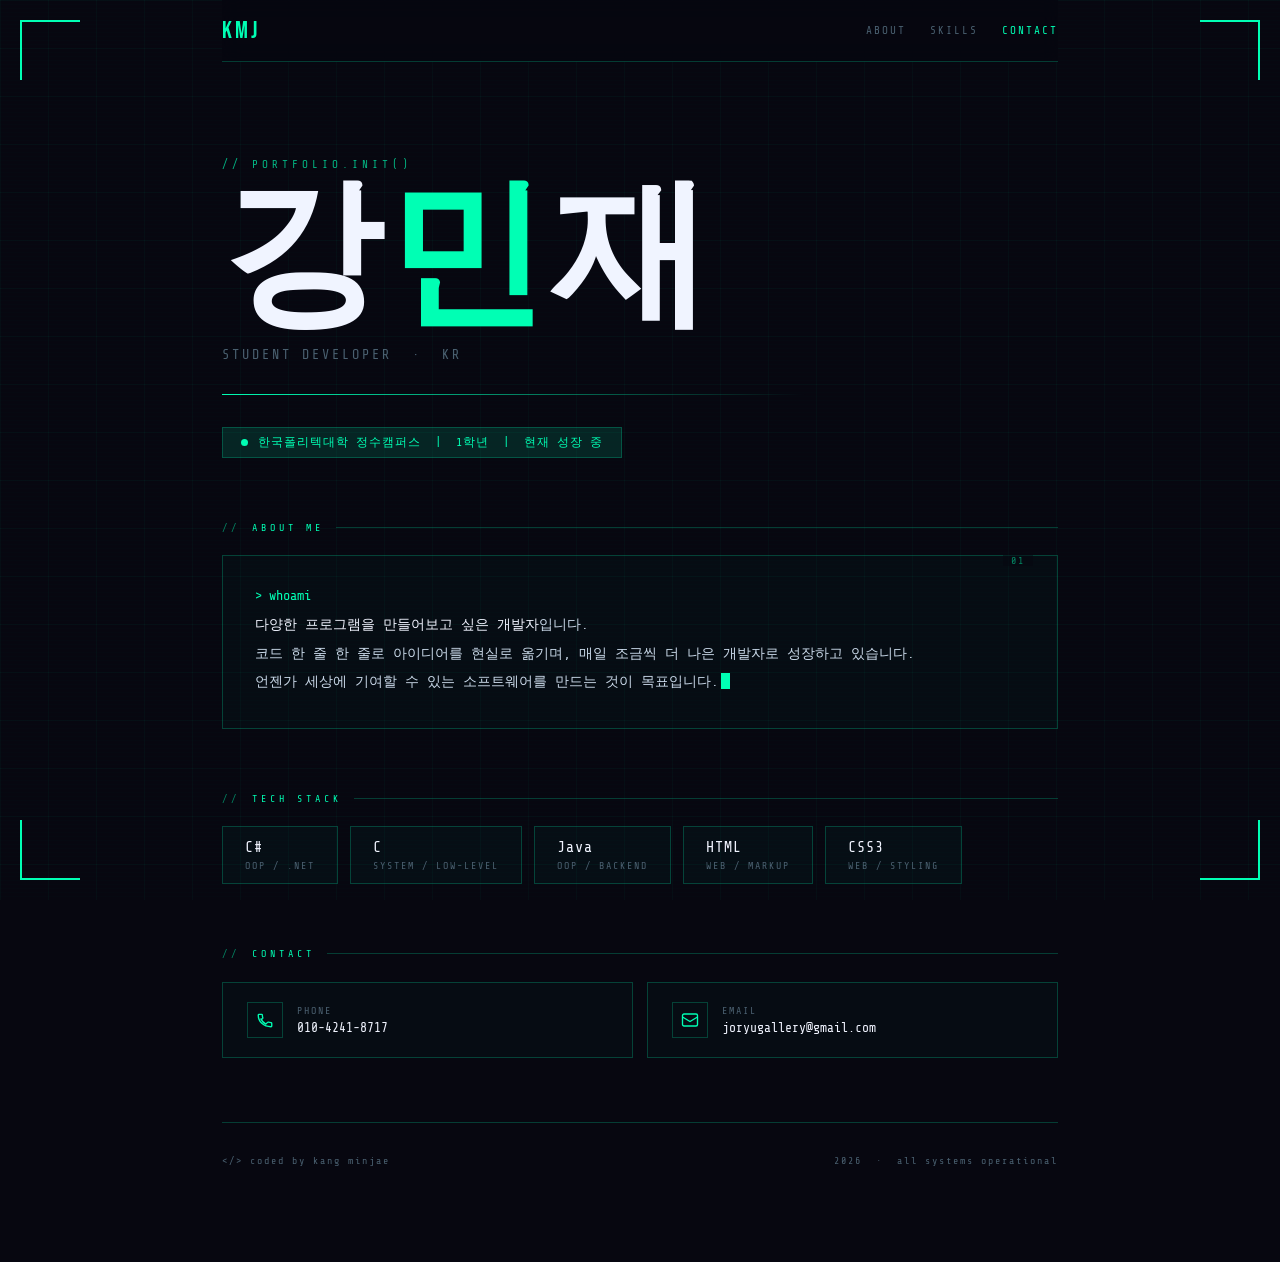
==== pages/minjae.html @ 02f1eb46 "feat: 팀원 개인 페이지 통합" ====
<!DOCTYPE html>
<html lang="ko">
<head>
<meta charset="UTF-8" />
<meta name="viewport" content="width=device-width, initial-scale=1.0" />
<title>강민재 | Developer Portfolio</title>
<link rel="preconnect" href="https://fonts.googleapis.com" />
<link href="https://fonts.googleapis.com/css2?family=Share+Tech+Mono&family=Bebas+Neue&display=swap" rel="stylesheet" />
<link rel="stylesheet" href="../css/minjae.css" />
</head>
<body>

<div class="corner corner--tl"></div>
<div class="corner corner--tr"></div>
<div class="corner corner--bl"></div>
<div class="corner corner--br"></div>

<div class="wrap">

  <!-- nav -->
  <nav>
    <span class="nav-logo">KMJ</span>
    <div class="nav-links">
      <a href="#about">About</a>
      <a href="#skills">Skills</a>
      <a href="#contact">Contact</a>
    </div>
  </nav>


  <div class="hero fade-up">
    <p class="hero-tag">// portfolio.init()</p>
    <h1 class="hero-name">
      강<span class="accent">민</span>재
    </h1>
    <p class="hero-role">Student Developer &nbsp;·&nbsp; KR</p>
    <div class="hero-divider"></div>
    <div class="status-bar">
      <span class="status-dot"></span>
      한국폴리텍대학 정수캠퍼스 &nbsp;|&nbsp; 1학년 &nbsp;|&nbsp; 현재 성장 중
    </div>
  </div>


  <section id="about" class="sec-about fade-up">
    <p class="sec-label">about me</p>
    <div class="about-box">
      <p class="about-prompt">&gt; whoami</p>
      <p class="about-text">
        <strong>다양한 프로그램을 만들어보고 싶은 개발자</strong>입니다.<br>
        코드 한 줄 한 줄로 아이디어를 현실로 옮기며, 매일 조금씩 더 나은 개발자로 성장하고 있습니다.<br>
        언젠가 세상에 기여할 수 있는 소프트웨어를 만드는 것이 목표입니다.<span class="cursor-blink"></span>
      </p>
    </div>
  </section>


  <section id="skills" class="sec-skills fade-up">
    <p class="sec-label">tech stack</p>
    <div class="skills-grid">
      <div class="skill-card">
        <span class="skill-lang">C#</span>
        <span class="skill-type">OOP / .NET</span>
      </div>
      <div class="skill-card">
        <span class="skill-lang">C</span>
        <span class="skill-type">System / Low-level</span>
      </div>
      <div class="skill-card">
        <span class="skill-lang">Java</span>
        <span class="skill-type">OOP / Backend</span>
      </div>
      <div class="skill-card">
        <span class="skill-lang">HTML</span>
        <span class="skill-type">Web / Markup</span>
      </div>
      <div class="skill-card">
        <span class="skill-lang">CSS3</span>
        <span class="skill-type">Web / Styling</span>
      </div>
    </div>
  </section>

 
  <section id="contact" class="sec-contact fade-up">
    <p class="sec-label">contact</p>
    <div class="contact-grid">
      <div class="contact-card">
        <div class="contact-icon">
          <svg viewBox="0 0 24 24"><path d="M6.62 10.79a15.05 15.05 0 006.59 6.59l2.2-2.2a1 1 0 011.01-.24 11.47 11.47 0 003.58.57 1 1 0 011 1V20a1 1 0 01-1 1C9.96 21 3 14.04 3 5.5a1 1 0 011-1h3.5a1 1 0 011 1 11.47 11.47 0 00.57 3.58 1 1 0 01-.25 1.01z"/></svg>
        </div>
        <div>
          <div class="contact-label">phone</div>
          <div class="contact-val">010-4241-8717</div>
        </div>
      </div>
      <div class="contact-card">
        <div class="contact-icon">
          <svg viewBox="0 0 24 24"><rect x="2" y="4" width="20" height="16" rx="2"/><path d="M2 8l10 6 10-6"/></svg>
        </div>
        <div>
          <div class="contact-label">email</div>
          <div class="contact-val">joryugallery@gmail.com</div>
        </div>
      </div>
    </div>
  </section>

 
  <footer>
    <span>&lt;/&gt; coded by kang minjae</span>
    <span>2026 &nbsp;·&nbsp; all systems operational</span>
  </footer>

</div>

<script>
 
  document.querySelectorAll('.fade-up').forEach((el, i) => {
    el.style.animationDelay = (0.05 + i * 0.15) + 's';
  });


  const sections = document.querySelectorAll('section[id]');
  const links = document.querySelectorAll('.nav-links a');
  const observer = new IntersectionObserver(entries => {
    entries.forEach(e => {
      if (e.isIntersecting) {
        links.forEach(a => {
          a.style.color = a.getAttribute('href') === '#' + e.target.id
            ? 'var(--green)' : '';
        });
      }
    });
  }, { threshold: 0.5 });
  sections.forEach(s => observer.observe(s));

 
  document.querySelectorAll('.skill-card').forEach(card => {
    card.addEventListener('mouseenter', () => {
      card.style.textShadow = '0 0 8px rgba(0,255,180,0.6)';
    });
    card.addEventListener('mouseleave', () => {
      card.style.textShadow = '';
    });
  });
</script>
</body>
</html>
---- css/minjae.css ----
*, *::before, *::after { box-sizing: border-box; margin: 0; padding: 0; }

  :root {
    --green: #00ffb4;
    --green-dim: rgba(0,255,180,0.12);
    --green-border: rgba(0,255,180,0.22);
    --bg: #070710;
    --bg2: #0d0d1a;
    --text: #c8d8e8;
    --muted: #4a6070;
    --white: #f0f4ff;
    --mono: 'Share Tech Mono', monospace;
    --display: 'Bebas Neue', sans-serif;
  }

  html { scroll-behavior: smooth; }

  body {
    background: var(--bg);
    color: var(--text);
    font-family: var(--mono);
    min-height: 100vh;
    overflow-x: hidden;
  }

 
  body::before {
    content: '';
    position: fixed; inset: 0; z-index: 0;
    background-image:
      linear-gradient(rgba(0,255,180,0.03) 1px, transparent 1px),
      linear-gradient(90deg, rgba(0,255,180,0.03) 1px, transparent 1px);
    background-size: 48px 48px;
    pointer-events: none;
  }
  body::after {
    content: '';
    position: fixed; inset: 0; z-index: 0;
    background: repeating-linear-gradient(
      0deg,
      transparent,
      transparent 3px,
      rgba(0,255,180,0.012) 3px,
      rgba(0,255,180,0.012) 4px
    );
    pointer-events: none;
  }


  .corner {
    position: fixed;
    width: 60px; height: 60px;
    z-index: 10;
    pointer-events: none;
  }
  .corner--tl { top: 20px; left: 20px; border-top: 2px solid var(--green); border-left: 2px solid var(--green); }
  .corner--tr { top: 20px; right: 20px; border-top: 2px solid var(--green); border-right: 2px solid var(--green); }
  .corner--bl { bottom: 20px; left: 20px; border-bottom: 2px solid var(--green); border-left: 2px solid var(--green); }
  .corner--br { bottom: 20px; right: 20px; border-bottom: 2px solid var(--green); border-right: 2px solid var(--green); }


  .wrap {
    position: relative; z-index: 1;
    max-width: 900px;
    margin: 0 auto;
    padding: 0 2rem 6rem;
  }


  nav {
    position: sticky; top: 0; z-index: 50;
    display: flex; align-items: center; justify-content: space-between;
    padding: 1rem 0;
    border-bottom: 1px solid var(--green-border);
    background: rgba(7,7,16,0.85);
    backdrop-filter: blur(10px);
    margin-bottom: 4rem;
  }
  .nav-logo { font-family: var(--display); font-size: 1.5rem; color: var(--green); letter-spacing: 3px; }
  .nav-links { display: flex; gap: 1.5rem; }
  .nav-links a {
    font-size: 11px; letter-spacing: 2px; text-transform: uppercase;
    color: var(--muted); text-decoration: none;
    transition: color .2s;
  }
  .nav-links a:hover { color: var(--green); }

  
  .hero { padding: 2rem 0 4rem; }
  .hero-tag {
    font-size: 11px; color: var(--green); letter-spacing: 4px;
    text-transform: uppercase; margin-bottom: 1rem; opacity: .7;
  }
  .hero-name {
    font-family: var(--display);
    font-size: clamp(5rem, 14vw, 10rem);
    line-height: .9;
    color: var(--white);
    letter-spacing: 4px;
    margin-bottom: 1rem;
  }
  .hero-name .accent { color: var(--green); }
  .hero-role {
    font-size: .85rem; color: var(--muted);
    letter-spacing: 3px; text-transform: uppercase;
    margin-bottom: 2rem;
  }
  .hero-divider {
    width: 100%; height: 1px;
    background: linear-gradient(90deg, var(--green) 0%, rgba(0,255,180,0) 70%);
    margin-bottom: 2rem;
  }
  .status-bar {
    display: inline-flex; align-items: center; gap: 10px;
    border: 1px solid var(--green-border);
    padding: 6px 18px; font-size: 12px; color: var(--green);
    letter-spacing: 1px; background: var(--green-dim);
  }
  .status-dot {
    width: 7px; height: 7px; border-radius: 50%; background: var(--green);
    animation: pulse 1.4s ease-in-out infinite;
  }
  @keyframes pulse { 0%,100% { opacity:1; } 50% { opacity:.15; } }

 
  section { margin-bottom: 4rem; }
  .sec-label {
    font-size: 10px; color: var(--green); letter-spacing: 4px;
    text-transform: uppercase; margin-bottom: 1.4rem;
    display: flex; align-items: center; gap: 12px;
  }
  .sec-label::before { content: '//'; opacity: .5; }
  .sec-label::after { content: ''; flex: 1; height: 1px; background: var(--green-border); }


  .about-box {
    border: 1px solid var(--green-border);
    padding: 2rem;
    background: rgba(0,255,180,0.025);
    position: relative;
  }
  .about-box::before {
    content: '01';
    position: absolute; top: -1px; right: 1.5rem;
    font-size: 10px; color: var(--green); background: var(--bg);
    padding: 0 8px; letter-spacing: 2px; opacity: .5;
  }
  .about-prompt { color: var(--green); margin-bottom: .5rem; font-size: .85rem; }
  .about-text { color: var(--text); line-height: 2; font-size: .88rem; }
  .about-text strong { color: var(--white); font-weight: 400; }
  .cursor-blink {
    display: inline-block; width: 9px; height: 1.1em;
    background: var(--green); vertical-align: text-bottom;
    animation: blink 1s step-end infinite; margin-left: 2px;
  }
  @keyframes blink { 0%,100% { opacity:1; } 50% { opacity:0; } }


  .skills-grid { display: flex; flex-wrap: wrap; gap: 12px; }
  .skill-card {
    border: 1px solid var(--green-border);
    padding: 12px 22px;
    background: rgba(0,255,180,0.03);
    display: flex; flex-direction: column; gap: 4px;
    transition: background .2s, border-color .2s, transform .15s;
    cursor: default;
  }
  .skill-card:hover {
    background: rgba(0,255,180,0.09);
    border-color: var(--green);
    transform: translateY(-2px);
  }
  .skill-lang { font-size: 15px; color: var(--white); letter-spacing: 1px; }
  .skill-type { font-size: 10px; color: var(--muted); letter-spacing: 2px; text-transform: uppercase; }

 
  .contact-grid { display: grid; grid-template-columns: 1fr 1fr; gap: 14px; }
  .contact-card {
    border: 1px solid var(--green-border);
    padding: 1.2rem 1.5rem;
    background: rgba(0,255,180,0.025);
    display: flex; align-items: center; gap: 14px;
    transition: background .2s, border-color .2s;
  }
  .contact-card:hover { background: var(--green-dim); border-color: var(--green); }
  .contact-icon {
    width: 36px; height: 36px;
    border: 1px solid var(--green-border);
    display: flex; align-items: center; justify-content: center;
    flex-shrink: 0;
  }
  .contact-icon svg { width: 18px; height: 18px; stroke: var(--green); fill: none; stroke-width: 1.8; }
  .contact-label { font-size: 10px; color: var(--muted); letter-spacing: 2px; text-transform: uppercase; margin-bottom: 4px; }
  .contact-val { font-size: 13px; color: var(--white); word-break: break-all; }


  footer {
    border-top: 1px solid var(--green-border);
    padding-top: 2rem;
    display: flex; justify-content: space-between; align-items: center;
    font-size: 10px; color: var(--muted); letter-spacing: 2px;
    flex-wrap: wrap; gap: 8px;
  }

  
  .fade-up {
    opacity: 0;
    transform: translateY(24px);
    animation: fadeUp .7s ease forwards;
  }
  @keyframes fadeUp { to { opacity:1; transform:translateY(0); } }
  .hero       { animation-delay: .05s; }
  .sec-about  { animation-delay: .2s; }
  .sec-skills { animation-delay: .35s; }
  .sec-contact{ animation-delay: .5s; }

 
  .typed-text { display: inline; }

  
  @media (max-width: 540px) {
    .contact-grid { grid-template-columns: 1fr; }
    .nav-links { gap: .8rem; }
    .hero-name { font-size: clamp(4rem,18vw,6rem); }
    .corner { width: 36px; height: 36px; }
  }
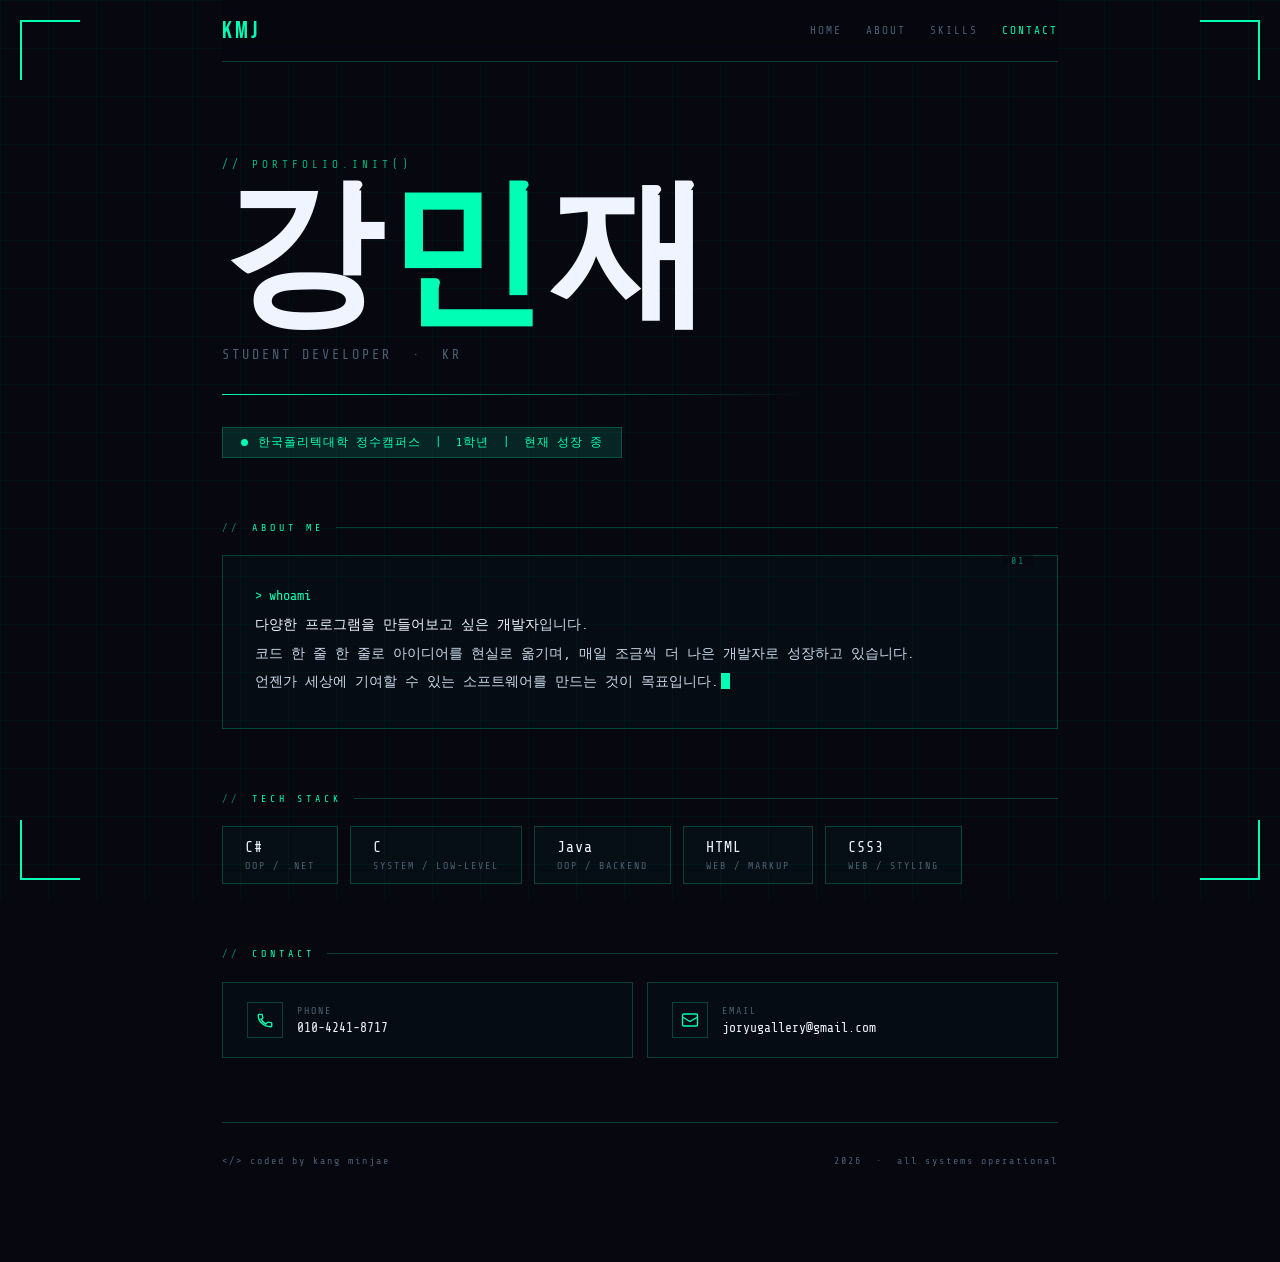
==== commit a15ce9f4: "design: 전체 페이지 모바일 반응형 개선" ====
--- a/pages/minjae.html
+++ b/pages/minjae.html
@@ -19,8 +19,9 @@
 
   <!-- nav -->
   <nav>
-    <span class="nav-logo">KMJ</span>
+    <a href="../index.html" class="nav-logo">KMJ</a>
     <div class="nav-links">
+      <a href="../index.html">Home</a>
       <a href="#about">About</a>
       <a href="#skills">Skills</a>
       <a href="#contact">Contact</a>
@@ -146,4 +147,4 @@
   });
 </script>
 </body>
-</html>+</html>
--- a/css/minjae.css
+++ b/css/minjae.css
@@ -76,7 +76,7 @@
     backdrop-filter: blur(10px);
     margin-bottom: 4rem;
   }
-  .nav-logo { font-family: var(--display); font-size: 1.5rem; color: var(--green); letter-spacing: 3px; }
+  .nav-logo { font-family: var(--display); font-size: 1.5rem; color: var(--green); letter-spacing: 3px; text-decoration: none; }
   .nav-links { display: flex; gap: 1.5rem; }
   .nav-links a {
     font-size: 11px; letter-spacing: 2px; text-transform: uppercase;
@@ -219,8 +219,30 @@
 
   
   @media (max-width: 540px) {
+    .wrap { padding: 0 1rem 4rem; }
+    nav {
+      flex-wrap: wrap;
+      align-items: flex-start;
+      gap: 1rem;
+      margin-bottom: 2.8rem;
+    }
     .contact-grid { grid-template-columns: 1fr; }
-    .nav-links { gap: .8rem; }
-    .hero-name { font-size: clamp(4rem,18vw,6rem); }
+    .nav-links {
+      gap: .8rem;
+      overflow-x: auto;
+      white-space: nowrap;
+      width: 100%;
+      max-width: 100%;
+      padding-bottom: 2px;
+    }
+    .hero-name {
+      font-size: clamp(3.4rem,18vw,6rem);
+      letter-spacing: 1px;
+      overflow-wrap: anywhere;
+    }
+    .hero-role { letter-spacing: 2px; }
+    .about-box { padding: 1.4rem; }
+    .skill-card { width: 100%; }
+    .contact-card { padding: 1rem; }
     .corner { width: 36px; height: 36px; }
   }
